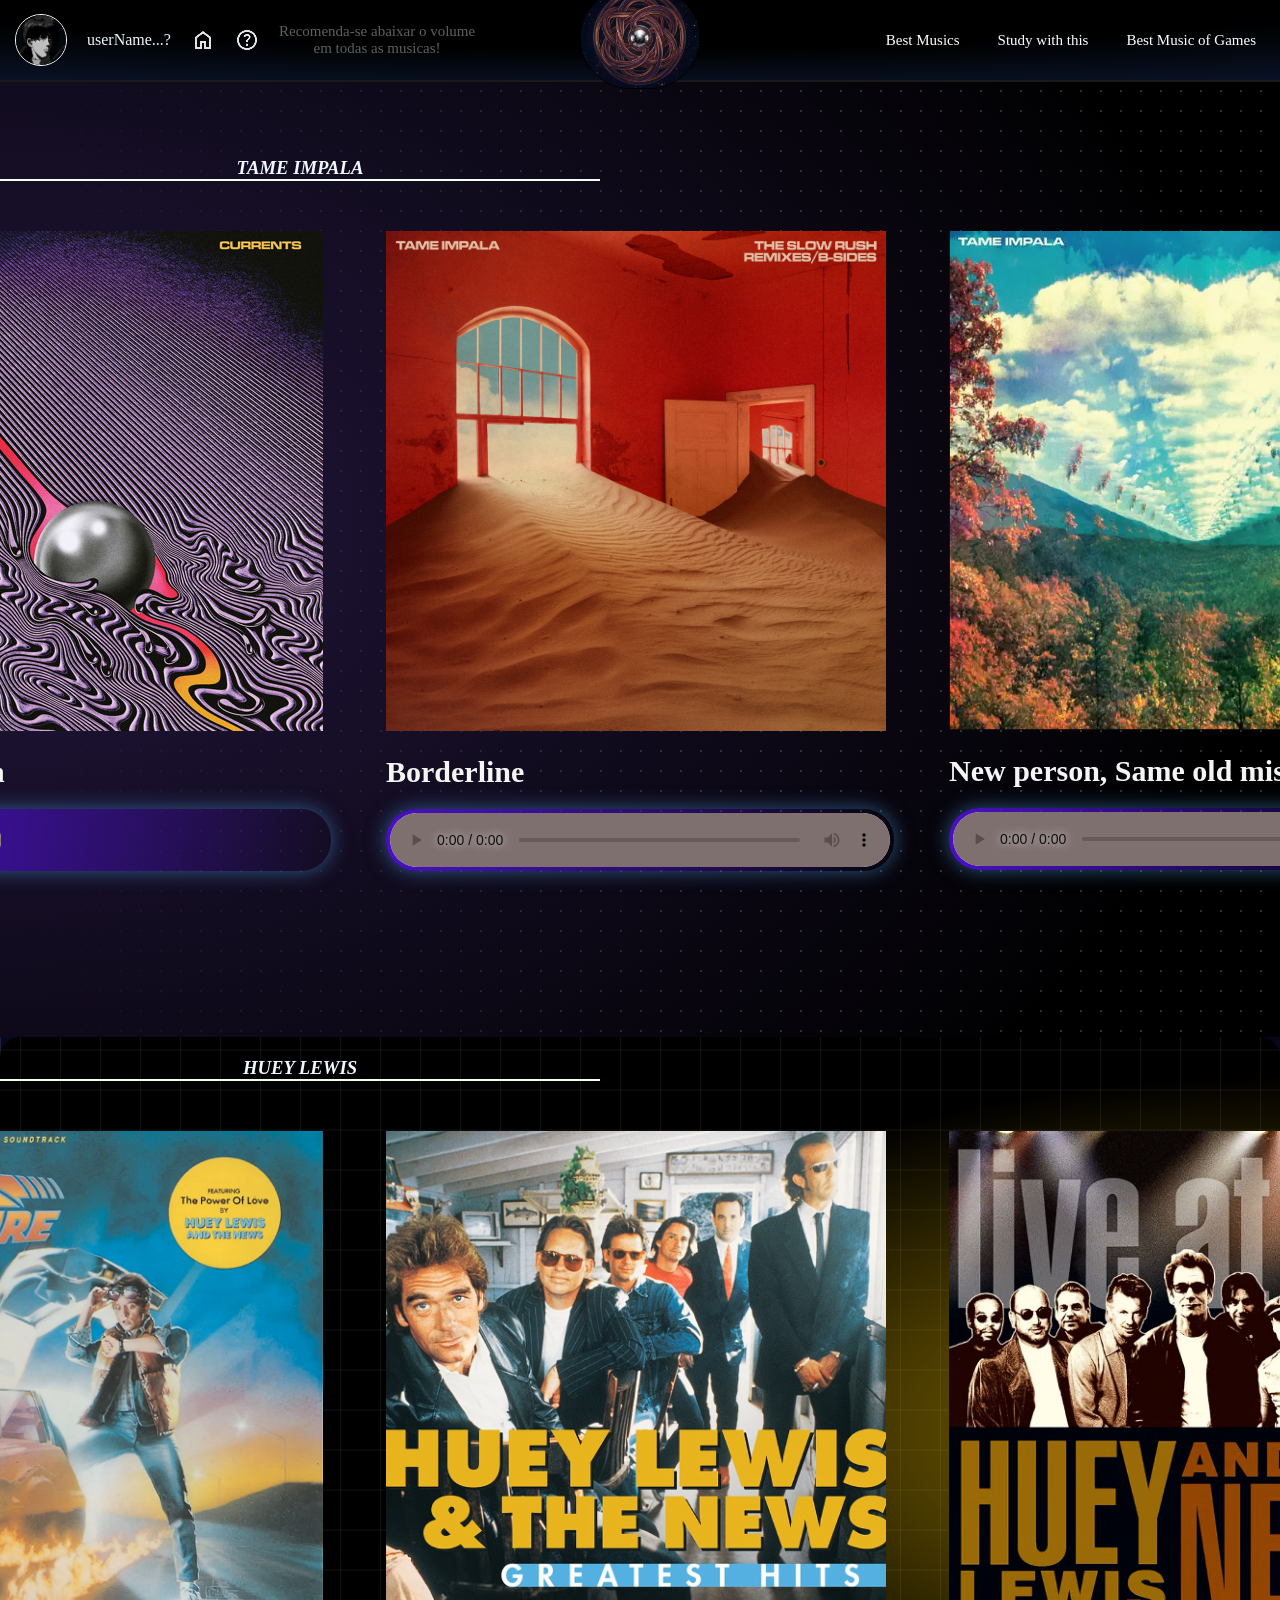
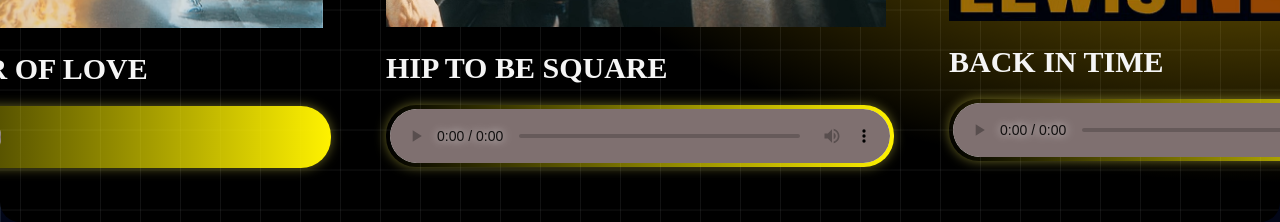
==== index.html @ f52ea3ea "Adicionando o index.html" ====
<!DOCTYPE html>
<html lang="pt-br">
<head>
  <meta charset="UTF-8">
  <meta name="viewport" content="width=device-width, initial-scale=1.0">
  <link rel="stylesheet" href="/home.css">
  <script defer src="/script/script.js"></script>
  <title>MyFavoriteMusics</title>
</head>
<body>

  <nav class="threeLinks">
  
    <ul class="undListFigs">
      <li id="listLeft"><a href="" id="linksImage" target="_blank"><img src="/assets/Captura de tela 2026-05-09 170107.png" alt="" id="userImg"></a></li>
      <p style="cursor: default;">userName...?</p>
      <li id="listLeft"><a href="/home.html" id="linkToHome"><img src="/assets/Icons/homeIcon.png" alt=""></a></li>
      <li id="listLeft"><a href="/formDadosPessoais.html" id="linkToHome"><img src="/assets/Icons/aboutIcon.png" alt=""></a></li>
      <span id="Recommendation">Recomenda-se abaixar o volume<br>em todas as musicas!</span>
    </ul>

    <div class="logo">
     <a href="https://www.youtube.com/watch?v=kqKDnZtOFYk" target="_blank" id="linkSite"><img src="/assets/Logo.png" alt="" id="siteLogo"></a>
    </div>

    <ul class="undList">
      <li id=""><a href="" id="" class="LinksTitle">Best Musics</a></li> 
      <li id=""><a href=""  id="" class="LinksTitle">Study with this</a></li>
      <li id=""><a href="/games.html"  id="" class="LinksTitle">Best Music of Games</a></li>
    </ul>
   
  </nav>

  <div id="backgroundMain">
    <main>
      <article class="articleOne">

        <div id="backgroundHeader" >

          <section class="">
          
            <h1 id="mainSingerName">TAME IMPALA</h1>
          

              <div class="TameImpalaSection">

                <div class="letithappen">
                  
                  <img src="/assets/LetItHappen.jpg" alt="" id="theSlowRushAlbum">
                  <h1 id="musicTitle">Let It Happen</h1>
                  <audio src="/assets/Music/LetItHappen.mp3" controls id="NewPersonAudio"></audio>
                  
                  
                </div>
                
                <div>

                  <img src="/assets/slowRush.jpg" alt="" id="theSlowRushAlbum">
                  <h1 id="musicTitle">Borderline</h1>
                  <audio src="/assets/Music/Borderline.mp3" controls id="NewPersonAudio"></audio>

                </div>

                <div>

                  <img src="/assets/InnerSpeaker_log.png" alt="" id="theSlowRushAlbum">
                  <h1 id="musicTitle">New person, Same old mistakes</h1>
                  <audio src="/assets/Music/NewPerson_SameOldMistakes.mp3" controls id="NewPersonAudio"></audio>

                </div>

              </div>
            </section>
            </div>      

       
          
          <div class="backgroundMain">
            <section id="sectionTwo">
              <h1 id="mainSingerName"> HUEY LEWIS</h1>
  
              <div class="HueyLewisSection">

                <div class="letithappen">
                  
                  <img src="/assets/PowerOfLoveLogo.png" alt="" id="theSlowRushAlbum">
                  <h1 id="musicTitle">THE POWER OF LOVE</h1>
                  <audio src="/assets/Music/ThePowerOfLove.mp3" controls id="HUEYLEWISAudio"></audio>
                  
                  
                </div>
                
                <div>

                  <img src="/assets/HipToBeSquareLogo.png" alt="" id="theSlowRushAlbum">
                  <h1 id="musicTitle">HIP TO BE SQUARE</h1>
                  <audio src="/assets/Music/HipToBeSquare.mp3" controls id="HUEYLEWISAudio"></audio>

                </div>

                <div>

                  <img src="/assets/BackInTimeLogo.png" alt="" id="theSlowRushAlbum">
                  <h1 id="musicTitle">BACK IN TIME</h1>
                  <audio src="/assets/Music/BackInTime.mp3" controls id="HUEYLEWISAudio"></audio>

                </div>
          </section>
        
        <section id="sectionThree">

        </section>
        
      </article>
    </main>
  </div>

  <footer>
    
  </footer>
  
</body>
</html>
---- home.css ----
* {
  font-family: fantasy;
  margin: 0;
  padding: 0;

  box-sizing: 0;
}

body {
  background-color: #020617; /*Background de https://patterncraft.fun/*/
  background-image:
    linear-gradient(to right, rgba(71,85,105,0.3) 1px, transparent 1px),
    linear-gradient(to bottom, rgba(71,85,105,0.3) 1px, transparent 1px),
    radial-gradient(circle at center, rgba(139,92,246,0.15), transparent 70%);
  background-size:
    32px 32px,
    32px 32px,
    100% 100%;
  min-height: 100vh;
  padding-top: 10px;
}

nav {
  display: flex;
  position: fixed;
  top: 0;
  left: 0;
  right: 0;
  z-index: 100;
  justify-content: space-between;
  align-items: center;
  padding: 15px 15px;
  max-height: 50px;
  max-width: 100%;
  gap: 1rem;
  
  background:
    radial-gradient(
      125% 125% at 50% 10%,
      #000000 40%,
      #0d1a36 100%
    );
  backdrop-filter: blur(12px);
  border-bottom: 2px solid rgba(255,255,255,0.1);
  
}


.logo {
  position: absolute;
  left: 50%;
  transform: translateX(-50%);
  text-align: center;
}

.logo img{
  transition: 0.3s ease;
}

.logo img:hover{
  transform: scale(1.2);
}

#siteLogo {
  margin: 0 auto;
  text-align: center;
  justify-content: center;
  width: 30%;
  height: 40%;
  border: 1px solid black;
  border-radius: 3000px;
}

#list {
  list-style: none;
  padding: 0;
  margin: 0;
 
}

#linksImage img{
  transition: transform 0.3s ease;
}

#linksImage img:hover{
  transform: scale(1.2);
}

#linkToHome {
  color: rgb(255, 255, 255);
  text-decoration: none;
  transition: all 0.3s ease;
  display: flex;
}

#linkToHome:hover {
  transform: scale(1.1); 
  background-color: rgba(255, 255, 255, 0.1);
  color: #ccc;
}


#linksImage {
  display: flex;
  max-width: fIt-content;
}

#userImg {
  width: 50px;
  height: 50px;
  border-radius: 50%;
  border: 1px solid white;
}


.undListFigs{
  display: flex;
  align-items: center;
  gap: 20px;
  list-style: none;
  color: aliceblue;
}

.undList{
  display: flex;
  align-items: center;
  gap: 20px;
  list-style: none;

}

.LinksTitle {
  color: rgb(255, 255, 255);
  text-decoration: none;
  font-size: 15px;
  padding: 9px;
  border-left: px solid white;
  border-right: px solid white;
  text-decoration: none;
  transition: all 0.3s ease;
  display: flex;
}

.LinksTitle:hover {
  transform: scale(1.1); 
  background-color: rgba(255, 255, 255, 0.1);
  color: #ccc;
}


#title {
  text-align: center;
  color: white;
  border-bottom: 1px solid white;
}

.threeLinks {
  column-gap: 300px;
}

#backgroundHeader {
  padding-top: 127px;
    position: relative;
    width: 100%;
    min-height: 100vh;

    background:
        radial-gradient(
            ellipse 80% 69% at 0% 50%,
            rgba(139, 92, 246, 0.25),
            transparent 125%
        ),
        #000000;
}

#backgroundHeader::before{
    content: "";

    position: absolute;
    inset: 0;

    pointer-events: none;

    background-image:
        radial-gradient(
            circle at 1px 1px,
            rgba(255, 255, 255, 0.18) 1px,
            transparent 0
        );
    background-size: 20px 20px;

    -webkit-mask-image: linear-gradient(
        to left,
        #000 0%,
        #000 35%,
        transparent 100%
    );

    mask-image: linear-gradient(
        to left,
        #000 0%,
        #000 35%,
        transparent 100%
    );
}



.backgroundMain{
  
  position: relative;

  background-color: #000;

  background-image:

    radial-gradient(
      ellipse 80% 60% at 100% 50%,
      rgba(255, 204, 0, 0.581),
      transparent 75%
    ),

    linear-gradient(
      to right,
      rgba(229,231,235,0.08) 1px,
      transparent 1px
    ),

    linear-gradient(
      to bottom,
      rgba(229,231,235,0.08) 1px,
      transparent 1px
    );

  background-size:
    100% 100%,
    40px 40px,
    40px 40px;

  background-position:
    center,
    center,
    center;
  border-radius: 20px;

  
}

.TameImpalaSection {
  display: flex;
  flex: 3;
  position: relative;
  z-index: 1;
  
  gap: 55px;
  margin: 0 auto;

  padding: 50px;
  justify-content: center;
  box-sizing: border-box;
}

.HueyLewisSection {

  display: flex;
  flex: 3;
  position: relative;
  z-index: 1;
  
  gap: 55px;
  margin: 0 auto;

  padding: 50px;
  justify-content: center;
  box-sizing: border-box;
}


#theSlowRushAlbum {
  max-width: 500px;
}





/*Titulos das musicas de: home.html*/

#mainSingerName {
  padding-top: 20px;
  font-style: italic;
  color: aliceblue;
  text-align: center;
  border-bottom: 2px solid honeydew;
  max-width: 600px;
  
}

#musicTitle {
  color: whitesmoke;
  font-size: 30px;
  font-family: fantasy;
  padding-top: 20px;
  padding-bottom: 20px;
}

#Recommendation {
  color: #605f5f;
  text-align: center;
  font-family: fantasy;
  font-size: 15px;
  cursor: default;
}
/*Fim dos Titulos*/


/* Audios de: home.css*/
audio::-webkit-media-controls-panel{
background-color: rgb(127, 112, 112);
border-radius: 0px;
}

#NewPersonAudio {
  border-radius: 30px;
  width: 500px;
  padding: 4px;
  background:
  linear-gradient(
    to right,
    rgb(73, 16, 195),
    transparent
    );
  box-shadow: 0 0 20px rgba(77, 166, 238, 0.5);
}

#HUEYLEWISAudio {
  border-radius: 30px;
  width: 500px;
  padding: 4px;
  background:
    linear-gradient(
      to left,
      rgb(255, 242, 0),
      transparent
    );
  box-shadow: 0 0 12px rgba(252, 244, 86, 0.405);
}
/*Fim dos audios*/
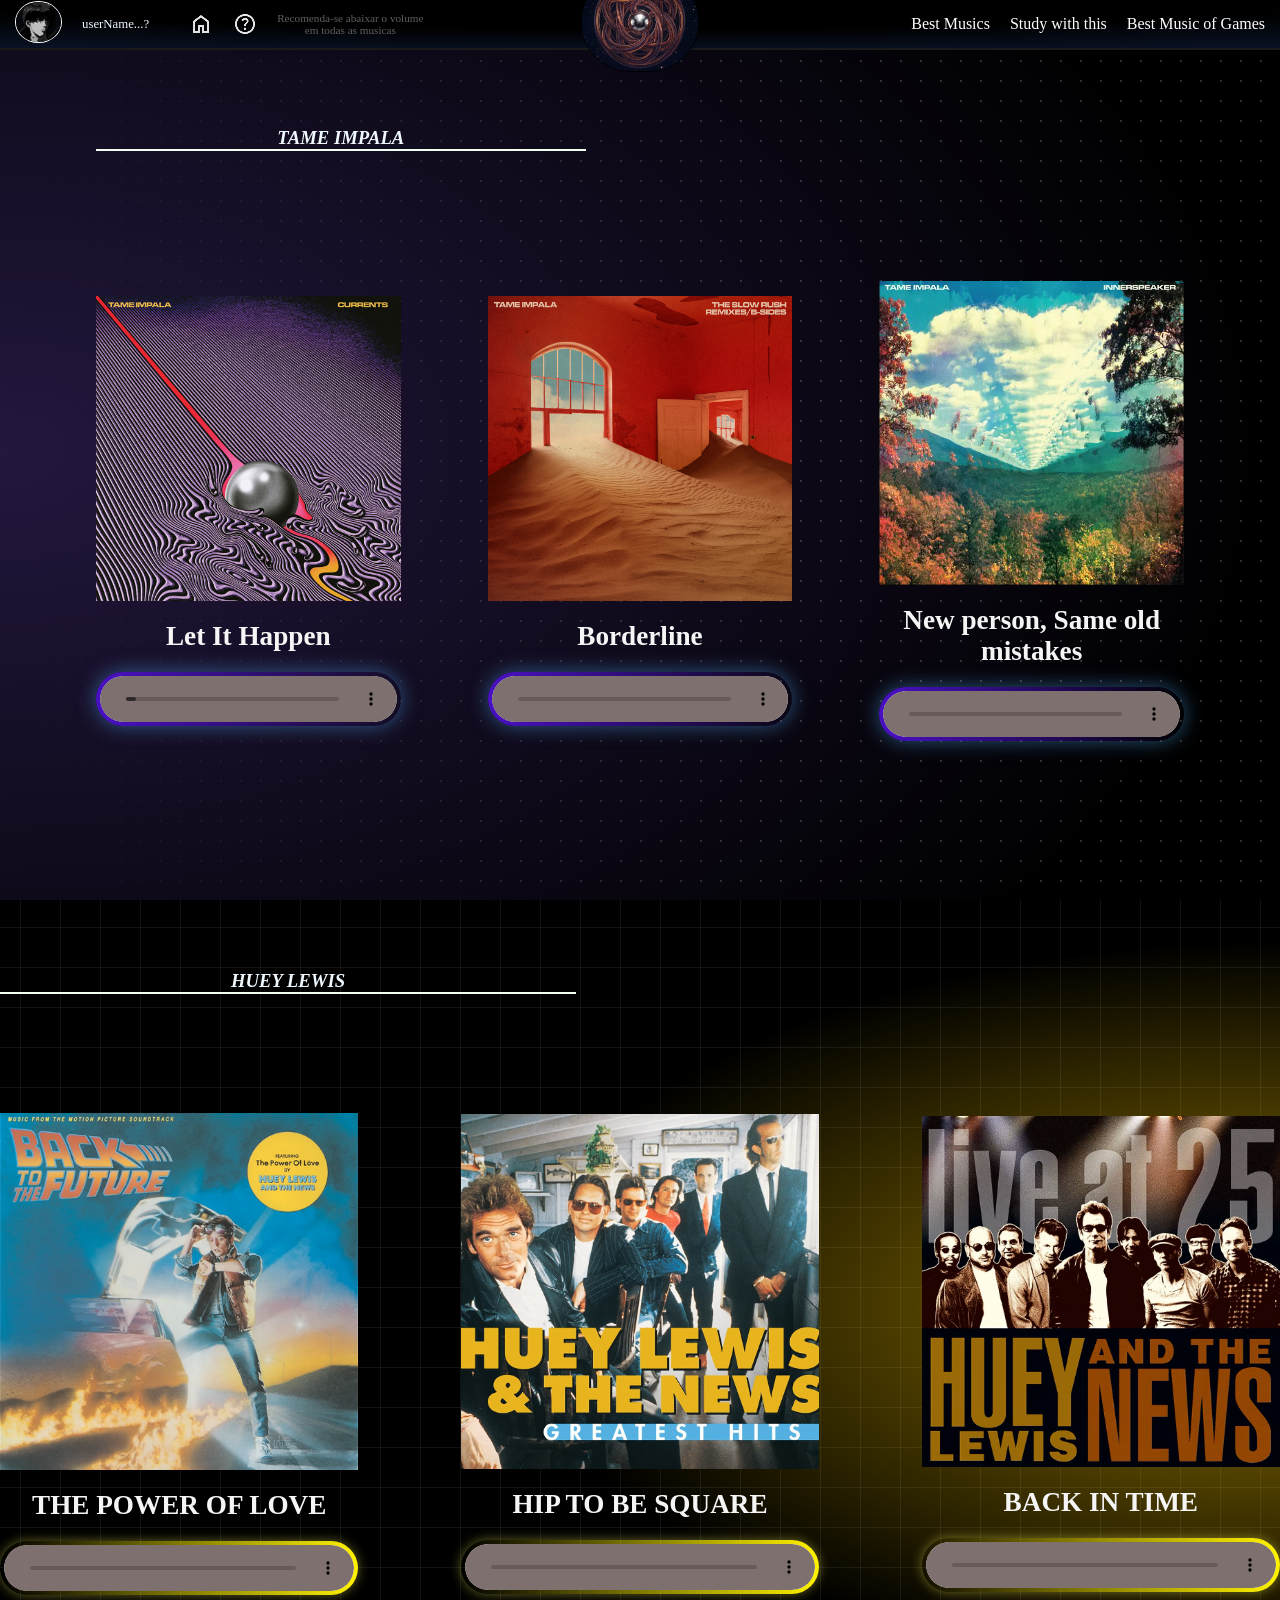
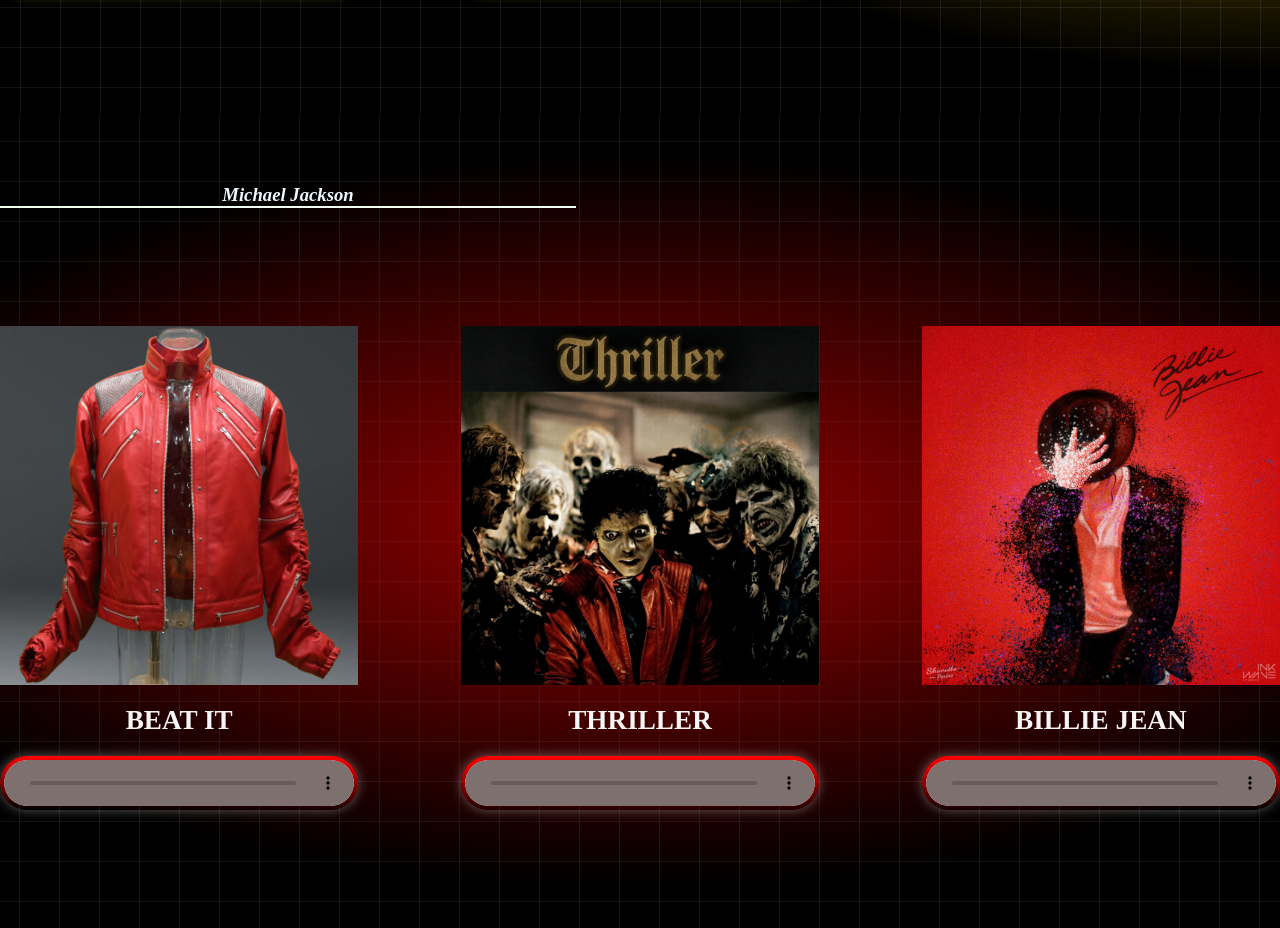
==== commit b74804f4: "Atualizações e correções de responsividade" ====
--- a/index.html
+++ b/index.html
@@ -3,8 +3,8 @@
 <head>
   <meta charset="UTF-8">
   <meta name="viewport" content="width=device-width, initial-scale=1.0">
-  <link rel="stylesheet" href="/home.css">
-  <script defer src="/script/script.js"></script>
+  <link rel="stylesheet" href="home.css">
+  <script defer src="script/script.js"></script>
   <title>MyFavoriteMusics</title>
 </head>
 <body>
@@ -12,21 +12,21 @@
   <nav class="threeLinks">
   
     <ul class="undListFigs">
-      <li id="listLeft"><a href="" id="linksImage" target="_blank"><img src="/assets/Captura de tela 2026-05-09 170107.png" alt="" id="userImg"></a></li>
-      <p style="cursor: default;">userName...?</p>
-      <li id="listLeft"><a href="/home.html" id="linkToHome"><img src="/assets/Icons/homeIcon.png" alt=""></a></li>
-      <li id="listLeft"><a href="/formDadosPessoais.html" id="linkToHome"><img src="/assets/Icons/aboutIcon.png" alt=""></a></li>
-      <span id="Recommendation">Recomenda-se abaixar o volume<br>em todas as musicas!</span>
+      <li id="listLeft"><a href="" id="linksImage" target="_blank"><img src="assets/Captura de tela 2026-05-09 170107.png" alt="" id="userImg"></a></li>
+      <li style="cursor: default; font-size: 0.8rem;">userName...?<li>
+      <li id="listLeft"><a href="index.html" id="linkToHome"><img src="assets/Icons/homeIcon.png" alt=""></a></li>
+      <li id="listLeft"><a href="" id="linkToHome"><img src="assets/Icons/aboutIcon.png" alt=""></a></li>
+      <span id="Recommendation">Recomenda-se abaixar o volume<br>em todas as musicas</span>
     </ul>
 
     <div class="logo">
-     <a href="https://www.youtube.com/watch?v=kqKDnZtOFYk" target="_blank" id="linkSite"><img src="/assets/Logo.png" alt="" id="siteLogo"></a>
+     <a href="https://www.youtube.com/watch?v=QTq5gSZ1jl8" target="_blank" id="linkSite"><img src="assets/Logo.png" alt="" id="siteLogo"></a>
     </div>
 
     <ul class="undList">
       <li id=""><a href="" id="" class="LinksTitle">Best Musics</a></li> 
       <li id=""><a href=""  id="" class="LinksTitle">Study with this</a></li>
-      <li id=""><a href="/games.html"  id="" class="LinksTitle">Best Music of Games</a></li>
+      <li id=""><a href="games.html"  id="" class="LinksTitle">Best Music of Games</a></li>
     </ul>
    
   </nav>
@@ -34,10 +34,8 @@
   <div id="backgroundMain">
     <main>
       <article class="articleOne">
-
         <div id="backgroundHeader" >
-
-          <section class="">
+          <section class="containerTameImpala">
           
             <h1 id="mainSingerName">TAME IMPALA</h1>
           
@@ -46,70 +44,102 @@
 
                 <div class="letithappen">
                   
-                  <img src="/assets/LetItHappen.jpg" alt="" id="theSlowRushAlbum">
+                  <img src="assets/LetItHappen.jpg" alt="" id="theSlowRushAlbum">
                   <h1 id="musicTitle">Let It Happen</h1>
-                  <audio src="/assets/Music/LetItHappen.mp3" controls id="NewPersonAudio"></audio>
+                  <audio src="assets/Music/LetItHappen.mp3" controls id="NewPersonAudio"></audio>
                   
                   
                 </div>
                 
-                <div>
+                <div class="letithappen">
 
-                  <img src="/assets/slowRush.jpg" alt="" id="theSlowRushAlbum">
+                  <img src="assets/slowRush.jpg" alt="" id="theSlowRushAlbum">
                   <h1 id="musicTitle">Borderline</h1>
-                  <audio src="/assets/Music/Borderline.mp3" controls id="NewPersonAudio"></audio>
+                  <audio src="assets/Music/Borderline.mp3" controls id="NewPersonAudio"></audio>
 
                 </div>
 
-                <div>
+                <div class="letithappen"> 
 
-                  <img src="/assets/InnerSpeaker_log.png" alt="" id="theSlowRushAlbum">
+                  <img src="assets/InnerSpeaker_log.png" alt="" id="theSlowRushAlbum">
                   <h1 id="musicTitle">New person, Same old mistakes</h1>
-                  <audio src="/assets/Music/NewPerson_SameOldMistakes.mp3" controls id="NewPersonAudio"></audio>
+                  <audio src="assets/Music/NewPerson_SameOldMistakes.mp3" controls id="NewPersonAudio"></audio>
 
                 </div>
-
               </div>
             </section>
             </div>      
 
        
           
-          <div class="backgroundMain">
+          <div class="backgroundTwo">
             <section id="sectionTwo">
-              <h1 id="mainSingerName"> HUEY LEWIS</h1>
+              <h1 id="mainSingerName" style="padding-top: 70px;"> HUEY LEWIS</h1>
   
               <div class="HueyLewisSection">
 
                 <div class="letithappen">
                   
-                  <img src="/assets/PowerOfLoveLogo.png" alt="" id="theSlowRushAlbum">
+                  <img src="assets/PowerOfLoveLogo.png" alt="" id="theSlowRushAlbum">
                   <h1 id="musicTitle">THE POWER OF LOVE</h1>
-                  <audio src="/assets/Music/ThePowerOfLove.mp3" controls id="HUEYLEWISAudio"></audio>
+                  <audio src="assets/Music/ThePowerOfLove.mp3" controls id="HUEYLEWISAudio"></audio>
                   
                   
                 </div>
                 
-                <div>
+                <div class="letithappen">
 
-                  <img src="/assets/HipToBeSquareLogo.png" alt="" id="theSlowRushAlbum">
+                  <img src="assets/HipToBeSquareLogo.png" alt="" id="theSlowRushAlbum">
                   <h1 id="musicTitle">HIP TO BE SQUARE</h1>
-                  <audio src="/assets/Music/HipToBeSquare.mp3" controls id="HUEYLEWISAudio"></audio>
+                  <audio src="assets/Music/HipToBeSquare.mp3" controls id="HUEYLEWISAudio"></audio>
 
                 </div>
 
-                <div>
+                <div class="letithappen">
 
-                  <img src="/assets/BackInTimeLogo.png" alt="" id="theSlowRushAlbum">
+                  <img src="assets/BackInTimeLogo.png" alt="" id="theSlowRushAlbum">
                   <h1 id="musicTitle">BACK IN TIME</h1>
-                  <audio src="/assets/Music/BackInTime.mp3" controls id="HUEYLEWISAudio"></audio>
+                  <audio src="assets/Music/BackInTime.mp3" controls id="HUEYLEWISAudio"></audio>
 
                 </div>
           </section>
+        </div>
         
-        <section id="sectionThree">
+        <div class="backgroundThree">
+          
+          <section id="sectionThree">
+                          <h1 id="mainSingerName" style="padding-top: 70px;"> Michael Jackson</h1>
+          
+                <div class="HueyLewisSection">
 
-        </section>
+                  <div class="letithappen">
+
+                    <img src="assets/Beat it img.jfif" alt="" id="theSlowRushAlbum">
+                    <h1 id="musicTitle">BEAT IT</h1>
+                    <audio src="assets/Music/ThePowerOfLove.mp3" controls id="MichaelAudio"></audio>
+
+
+                  </div>
+
+                  <div class="letithappen">
+
+                    <img src="assets/MJThriller.png" alt="" id="theSlowRushAlbum">
+                    <h1 id="musicTitle">THRILLER</h1>
+                    <audio src="assets/Music/HipToBeSquare.mp3" controls id="MichaelAudio"></audio>
+
+                  </div>
+
+                  <div class="letithappen">
+
+                    <img src="assets/MJBillieJean.png" alt="" id="theSlowRushAlbum" style="width: 100%; height: rem;">
+                    <h1 id="musicTitle">BILLIE JEAN</h1>
+                    <audio src="assets/Music/BackInTime.mp3" controls id="MichaelAudio"></audio>
+
+                  </div>
+          </section>
+        </div>
+
+        
         
       </article>
     </main>
--- a/home.css
+++ b/home.css
@@ -3,11 +3,13 @@
   margin: 0;
   padding: 0;
 
-  box-sizing: 0;
+  box-sizing: border-box;
 }
 
 body {
-  background-color: #020617; /*Background de https://patterncraft.fun/*/
+/* 
+  width: 100%;
+  background-color: #020617; Background de https://patterncraft.fun/
   background-image:
     linear-gradient(to right, rgba(71,85,105,0.3) 1px, transparent 1px),
     linear-gradient(to bottom, rgba(71,85,105,0.3) 1px, transparent 1px),
@@ -17,7 +19,7 @@
     32px 32px,
     100% 100%;
   min-height: 100vh;
-  padding-top: 10px;
+  padding-top: 10px; */
 }
 
 nav {
@@ -45,6 +47,21 @@
   
 }
 
+@media (max-width: 400px){
+  .undListFigs{
+    display: flex;
+    gap: 50%;
+  }
+
+  #linksImage {
+    
+  }
+  span {
+    display: none;
+  }
+
+}
+
 
 .logo {
   position: absolute;
@@ -68,7 +85,7 @@
   width: 30%;
   height: 40%;
   border: 1px solid black;
-  border-radius: 3000px;
+  border-radius: 8000px;
 }
 
 #list {
@@ -88,6 +105,7 @@
 
 #linkToHome {
   color: rgb(255, 255, 255);
+
   text-decoration: none;
   transition: all 0.3s ease;
   display: flex;
@@ -100,14 +118,9 @@
 }
 
 
-#linksImage {
-  display: flex;
-  max-width: fIt-content;
-}
-
 #userImg {
-  width: 50px;
-  height: 50px;
+  width: 47px;
+  height: 42px;
   border-radius: 50%;
   border: 1px solid white;
 }
@@ -131,14 +144,11 @@
 
 .LinksTitle {
   color: rgb(255, 255, 255);
+  display: flex;
   text-decoration: none;
-  font-size: 15px;
-  padding: 9px;
-  border-left: px solid white;
-  border-right: px solid white;
+  font-size: 1rem;
   text-decoration: none;
   transition: all 0.3s ease;
-  display: flex;
 }
 
 .LinksTitle:hover {
@@ -154,14 +164,15 @@
   border-bottom: 1px solid white;
 }
 
-.threeLinks {
+/* .threeLinks {
   column-gap: 300px;
-}
+} */
 
 #backgroundHeader {
-  padding-top: 127px;
+    padding-top: 127px;
     position: relative;
     width: 100%;
+    max-width: 100vw;
     min-height: 100vh;
 
     background:
@@ -206,7 +217,7 @@
 
 
 
-.backgroundMain{
+.backgroundTwo{
   
   position: relative;
 
@@ -241,44 +252,98 @@
     center,
     center,
     center;
-  border-radius: 20px;
-
-  
+}
+
+@media (max-width: 785px) {
+  span{
+    display: none;
+  }
+
+  .letithappen {
+    padding: 20px;
+  }
+
+  .TameImpalaSection{
+    flex-direction: column !important;
+    
+  }
+
+  .HueyLewisSection {
+    flex-direction: column !important;
+  }
+
+  .LinksTitle {
+    font-size: 0.45rem;
+  }
+}  
+
+.containerTameImpala {
+  margin: 0 auto;
+  width: 100%;
+  max-width: 85%;
+  min-height: 80vh;
+}
+
+.containerTameImpala h1{
+  text-align: center;
+}
+
+.sectionTwo {
+  margin: 0 auto;
+  width: 100%;
+  max-width: 1200px;
 }
 
 .TameImpalaSection {
   display: flex;
+  box-sizing: border-box;
+  width: 100%;
+  max-width: 2200px;
+  min-height: 80vh;
   flex: 3;
   position: relative;
   z-index: 1;
   
-  gap: 55px;
+  gap: 8%;
   margin: 0 auto;
-
-  padding: 50px;
+  
+  align-items: center;
   justify-content: center;
+}
+
+.HueyLewisSection {
+  display: flex;
   box-sizing: border-box;
-}
-
-.HueyLewisSection {
-
-  display: flex;
+  width: 100%;
+  max-width: 1700px;
+  min-height: 80vh;
   flex: 3;
   position: relative;
   z-index: 1;
   
-  gap: 55px;
+  gap: 8%;
   margin: 0 auto;
-
-  padding: 50px;
+  
+  align-items: center;
   justify-content: center;
-  box-sizing: border-box;
 }
 
 
 #theSlowRushAlbum {
-  max-width: 500px;
-}
+  position: relative;
+  max-width: 550px;
+  width: 100%;
+}
+
+.letithappen {
+  display: flex;
+  flex-direction: column;
+  justify-content: center;
+  align-items: center;
+  width: 100%;
+  max-width: 600px;
+}
+
 
 
 
@@ -287,18 +352,16 @@
 /*Titulos das musicas de: home.html*/
 
 #mainSingerName {
-  padding-top: 20px;
   font-style: italic;
   color: aliceblue;
   text-align: center;
   border-bottom: 2px solid honeydew;
-  max-width: 600px;
-  
+  max-width: 45%;
 }
 
 #musicTitle {
   color: whitesmoke;
-  font-size: 30px;
+  font-size: 1.7rem;
   font-family: fantasy;
   padding-top: 20px;
   padding-bottom: 20px;
@@ -307,9 +370,10 @@
 #Recommendation {
   color: #605f5f;
   text-align: center;
-  font-family: fantasy;
-  font-size: 15px;
+  font-family: 'Times New Roman', Times, serif;
+  font-size: 0.7rem;
   cursor: default;
+  overflow: hidden;
 }
 /*Fim dos Titulos*/
 
@@ -322,7 +386,8 @@
 
 #NewPersonAudio {
   border-radius: 30px;
-  width: 500px;
+  width: 100%;
+  max-width: 500px;
   padding: 4px;
   background:
   linear-gradient(
@@ -335,7 +400,8 @@
 
 #HUEYLEWISAudio {
   border-radius: 30px;
-  width: 500px;
+  width: 100%;
+  max-width: 500px;
   padding: 4px;
   background:
     linear-gradient(
@@ -345,5 +411,56 @@
     );
   box-shadow: 0 0 12px rgba(252, 244, 86, 0.405);
 }
+
+#MichaelAudio {
+  border-radius: 30px;
+  width: 100%;
+  max-width: 500px;
+  padding: 4px;
+  background:
+    linear-gradient(
+      to bottom,
+      rgb(255, 0, 0),
+      transparent
+    );
+  box-shadow: 0 0 12px rgba(224, 221, 220, 0.405);
+}
 /*Fim dos audios*/
 
+
+.backgroundThree{
+  
+  position: relative;
+
+  background-color: #000;
+
+  background-image:
+
+    radial-gradient(
+      ellipse 90% 60% at 50% 50%,
+      rgba(255, 0, 0, 0.581),
+      transparent 75%
+    ),
+
+    linear-gradient(
+      to left,
+      rgba(229,231,235,0.08) 1px,
+      transparent 1px
+    ),
+
+    linear-gradient(
+      to bottom,
+      rgba(229,231,235,0.08) 1px,
+      transparent 1px
+    );
+
+  background-size:
+    100% 100%,
+    40px 40px,
+    40px 40px;
+
+  background-position:
+    center,
+    center,
+    center;
+}
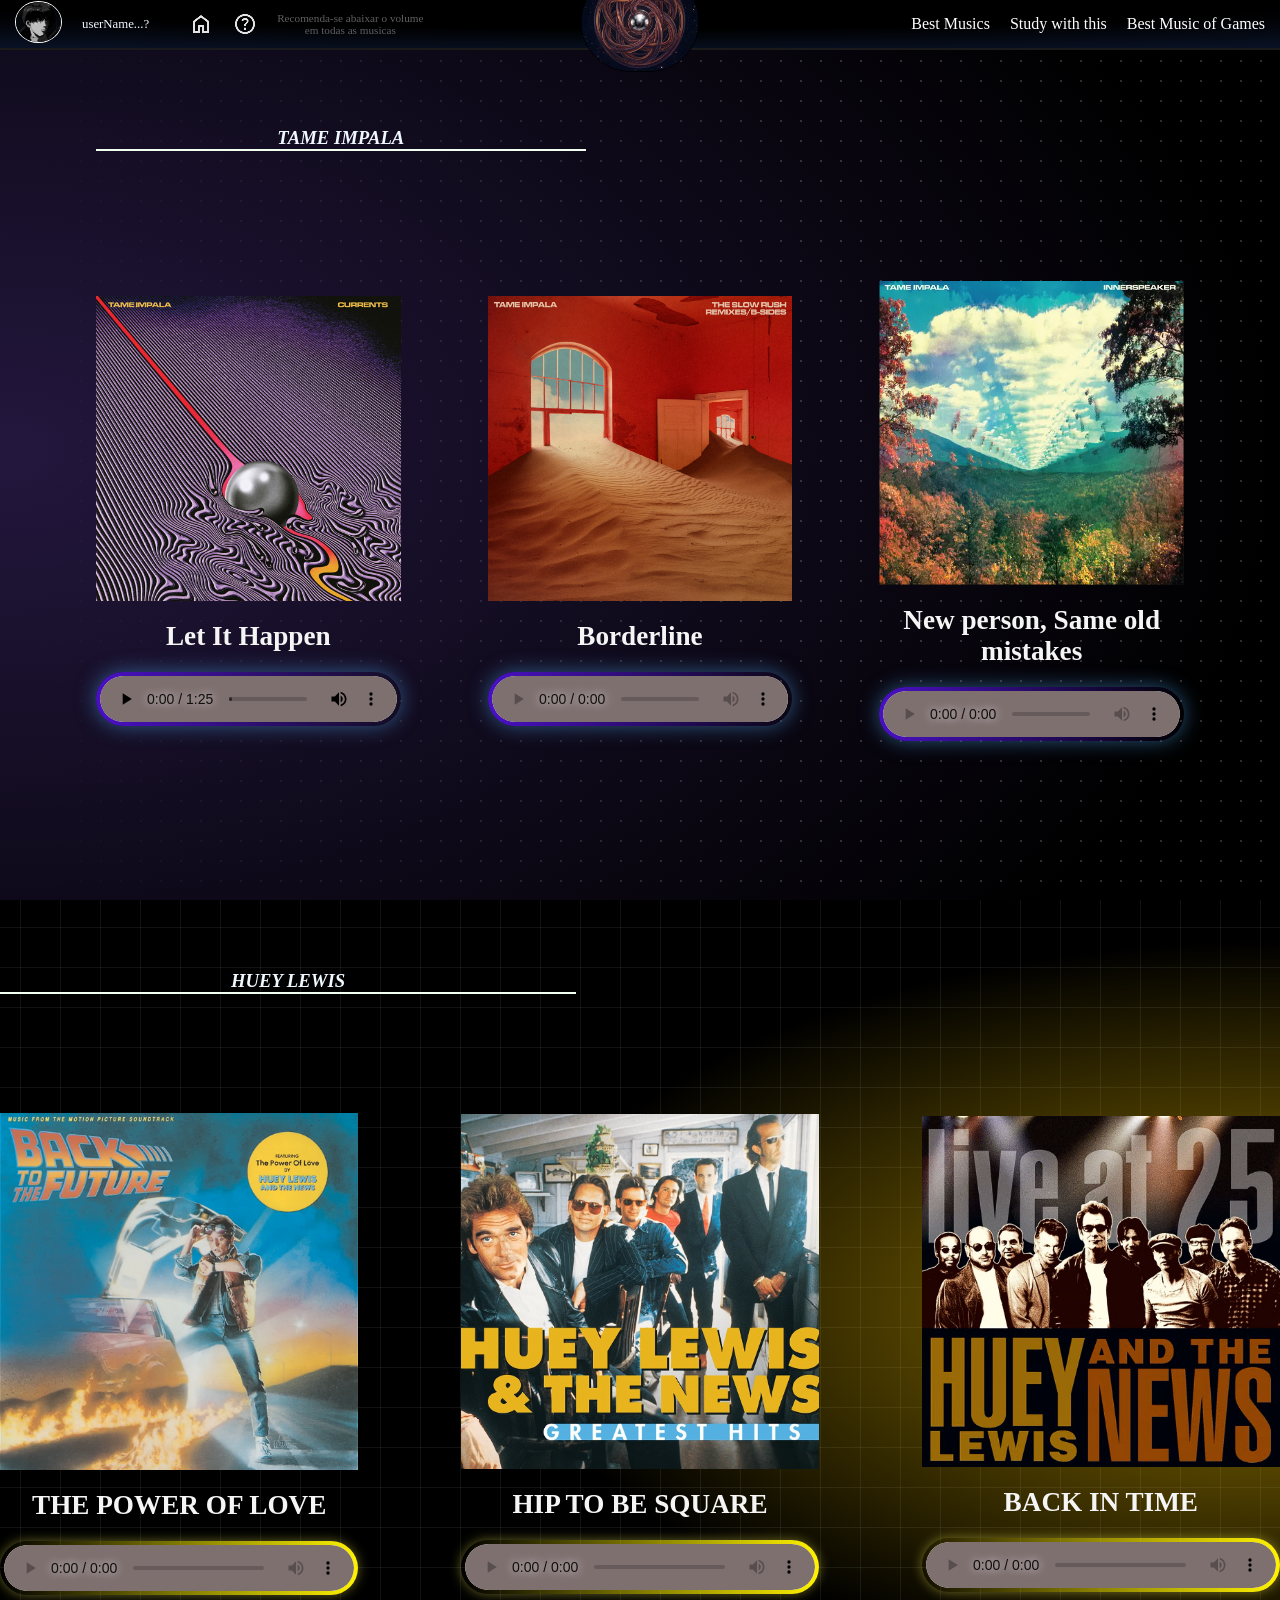
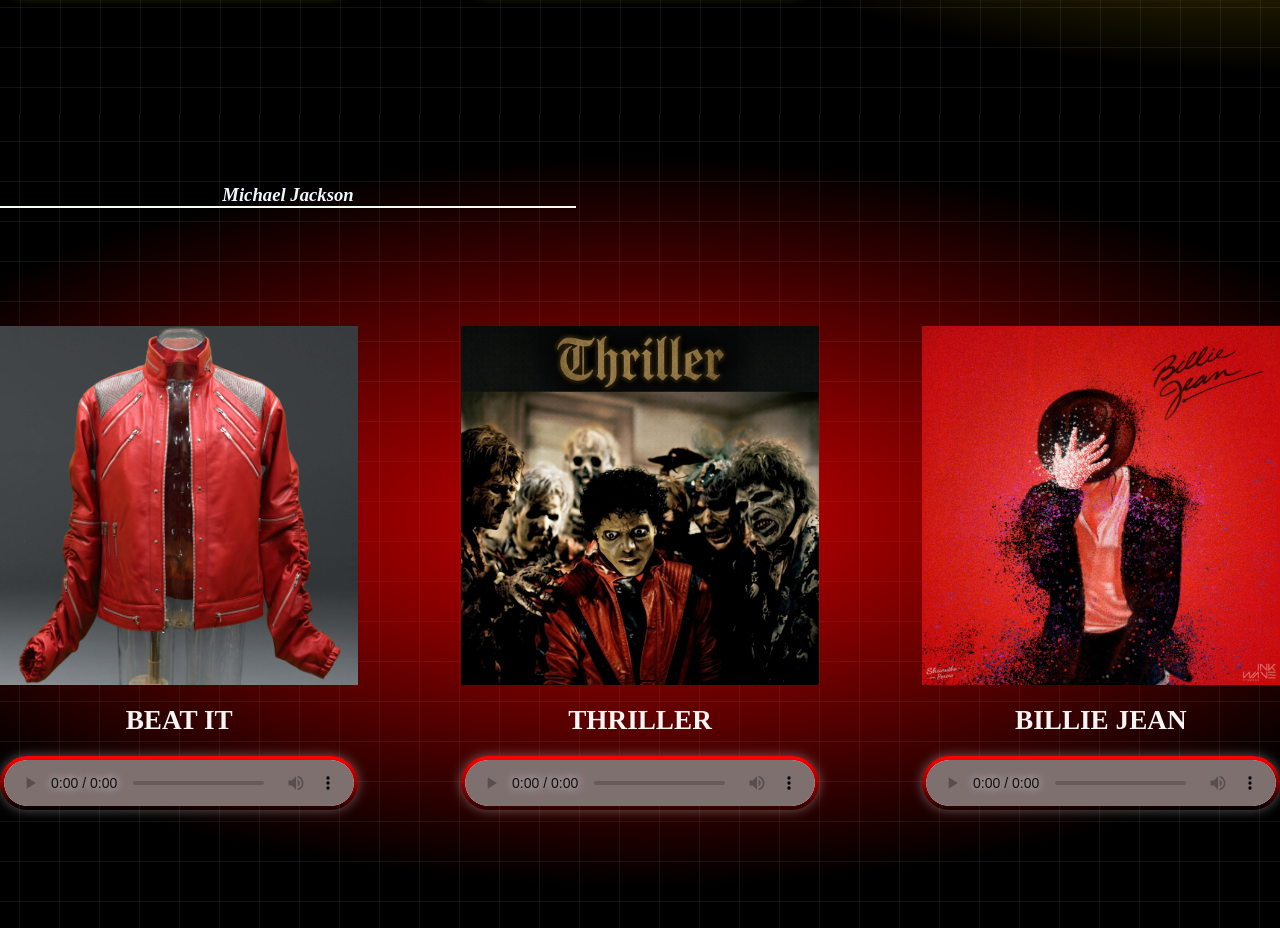
==== commit c782aa0f: "Atualizações de musicas" ====
--- a/index.html
+++ b/index.html
@@ -102,6 +102,7 @@
                   <audio src="assets/Music/BackInTime.mp3" controls id="HUEYLEWISAudio"></audio>
 
                 </div>
+              </div>
           </section>
         </div>
         
@@ -116,7 +117,7 @@
 
                     <img src="assets/Beat it img.jfif" alt="" id="theSlowRushAlbum">
                     <h1 id="musicTitle">BEAT IT</h1>
-                    <audio src="assets/Music/ThePowerOfLove.mp3" controls id="MichaelAudio"></audio>
+                    <audio src="assets/Music/BeatItMichaelJackson.mp3" controls id="MichaelAudio"></audio>
 
 
                   </div>
@@ -125,7 +126,7 @@
 
                     <img src="assets/MJThriller.png" alt="" id="theSlowRushAlbum">
                     <h1 id="musicTitle">THRILLER</h1>
-                    <audio src="assets/Music/HipToBeSquare.mp3" controls id="MichaelAudio"></audio>
+                    <audio src="assets/Music/ThrillerMJ.mp3" controls id="MichaelAudio"></audio>
 
                   </div>
 
@@ -133,9 +134,10 @@
 
                     <img src="assets/MJBillieJean.png" alt="" id="theSlowRushAlbum" style="width: 100%; height: rem;">
                     <h1 id="musicTitle">BILLIE JEAN</h1>
-                    <audio src="assets/Music/BackInTime.mp3" controls id="MichaelAudio"></audio>
+                    <audio src="assets/Music/BillieJeanMJ.mp3" controls id="MichaelAudio"></audio>
 
                   </div>
+                </div>
           </section>
         </div>
 
--- a/home.css
+++ b/home.css
@@ -438,7 +438,7 @@
 
     radial-gradient(
       ellipse 90% 60% at 50% 50%,
-      rgba(255, 0, 0, 0.581),
+      rgba(255, 0, 0, 0.8),
       transparent 75%
     ),
 
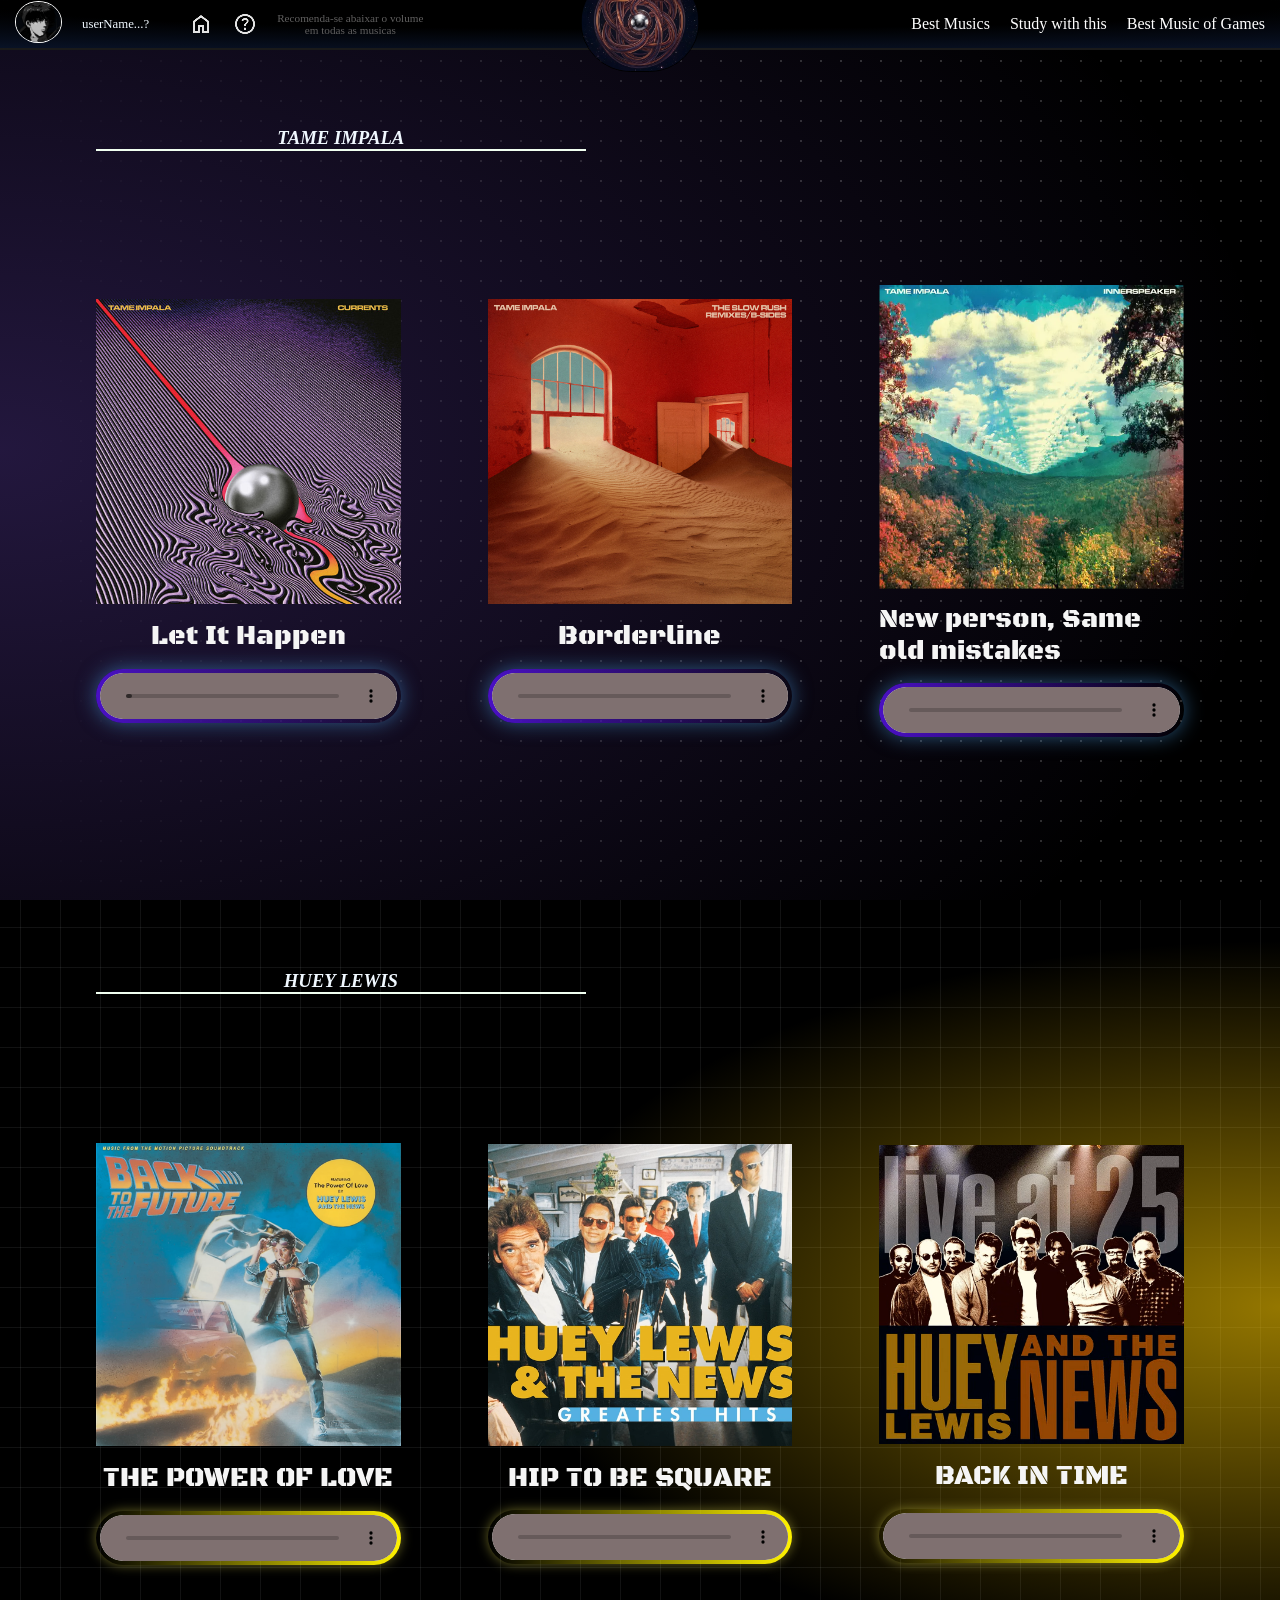
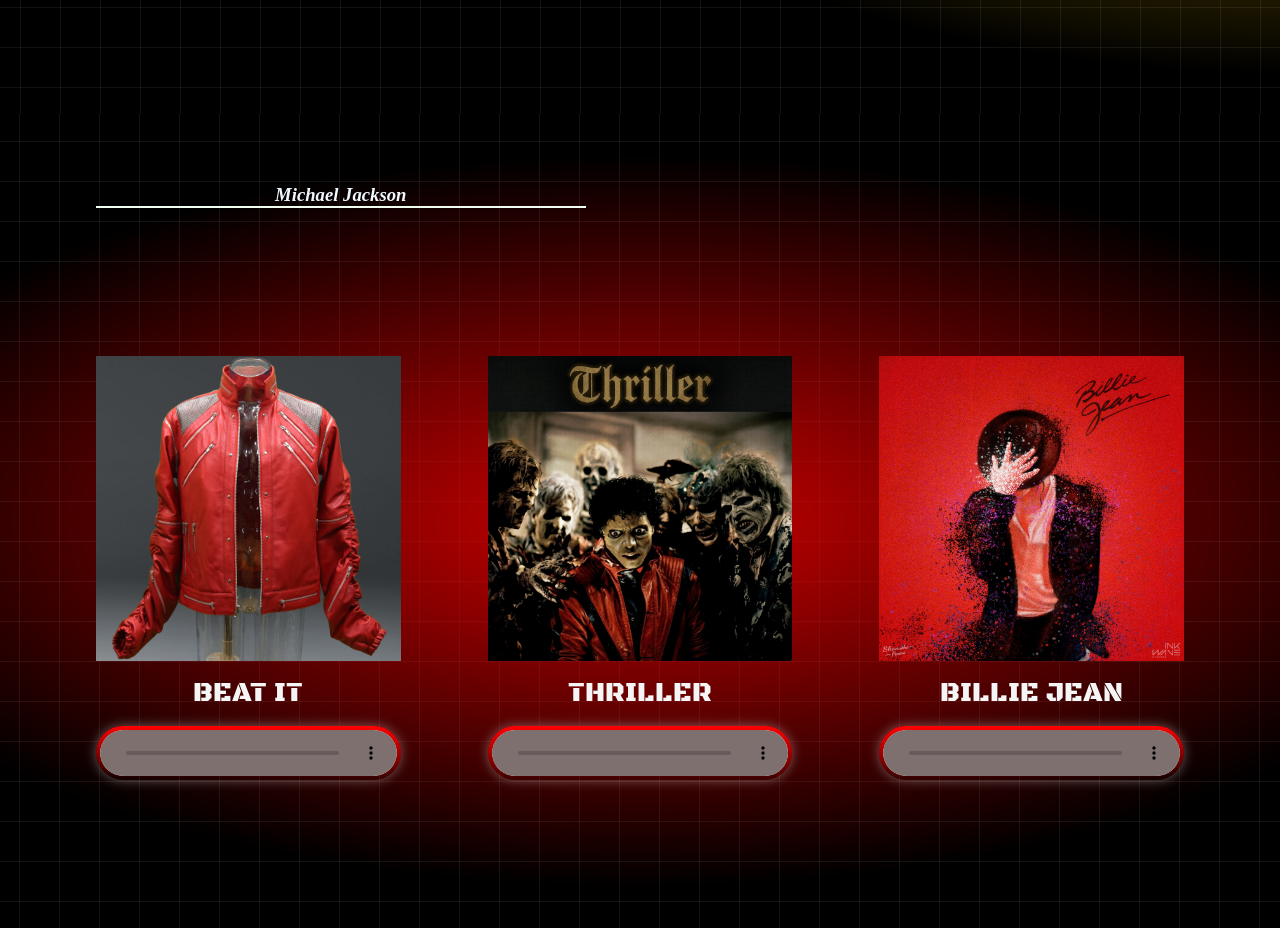
==== commit e45a2181: "Adição de responsividade nas seções das musicas" ====
--- a/index.html
+++ b/index.html
@@ -4,6 +4,9 @@
   <meta charset="UTF-8">
   <meta name="viewport" content="width=device-width, initial-scale=1.0">
   <link rel="stylesheet" href="home.css">
+  <link rel="preconnect" href="https://fonts.googleapis.com">
+  <link rel="preconnect" href="https://fonts.gstatic.com" crossorigin>
+  <link href="https://fonts.googleapis.com/css2?family=Alice&family=Black+Ops+One&display=swap" rel="stylesheet">
   <script defer src="script/script.js"></script>
   <title>MyFavoriteMusics</title>
 </head>
@@ -35,17 +38,17 @@
     <main>
       <article class="articleOne">
         <div id="backgroundHeader" >
-          <section class="containerTameImpala">
+          <section class="container">
           
             <h1 id="mainSingerName">TAME IMPALA</h1>
           
 
-              <div class="TameImpalaSection">
+              <div class="ShowMusicsSections">
 
                 <div class="letithappen">
                   
                   <img src="assets/LetItHappen.jpg" alt="" id="theSlowRushAlbum">
-                  <h1 id="musicTitle">Let It Happen</h1>
+                  <h1 class="musicTitle">Let It Happen</h1>
                   <audio src="assets/Music/LetItHappen.mp3" controls id="NewPersonAudio"></audio>
                   
                   
@@ -54,7 +57,7 @@
                 <div class="letithappen">
 
                   <img src="assets/slowRush.jpg" alt="" id="theSlowRushAlbum">
-                  <h1 id="musicTitle">Borderline</h1>
+                  <h1 class="musicTitle">Borderline</h1>
                   <audio src="assets/Music/Borderline.mp3" controls id="NewPersonAudio"></audio>
 
                 </div>
@@ -62,26 +65,27 @@
                 <div class="letithappen"> 
 
                   <img src="assets/InnerSpeaker_log.png" alt="" id="theSlowRushAlbum">
-                  <h1 id="musicTitle">New person, Same old mistakes</h1>
+                  <h1 class="musicTitle" style="font-size: clamp(1rem, 2vw, 2rem) !important;">New person, Same old mistakes</h1>
                   <audio src="assets/Music/NewPerson_SameOldMistakes.mp3" controls id="NewPersonAudio"></audio>
 
                 </div>
               </div>
             </section>
-            </div>      
+            </div>    
+              
 
        
           
           <div class="backgroundTwo">
-            <section id="sectionTwo">
+            <section class="container">
               <h1 id="mainSingerName" style="padding-top: 70px;"> HUEY LEWIS</h1>
   
-              <div class="HueyLewisSection">
+              <div class="ShowMusicsSections">
 
                 <div class="letithappen">
                   
                   <img src="assets/PowerOfLoveLogo.png" alt="" id="theSlowRushAlbum">
-                  <h1 id="musicTitle">THE POWER OF LOVE</h1>
+                  <h1 class="musicTitle">THE POWER OF LOVE</h1>
                   <audio src="assets/Music/ThePowerOfLove.mp3" controls id="HUEYLEWISAudio"></audio>
                   
                   
@@ -90,7 +94,7 @@
                 <div class="letithappen">
 
                   <img src="assets/HipToBeSquareLogo.png" alt="" id="theSlowRushAlbum">
-                  <h1 id="musicTitle">HIP TO BE SQUARE</h1>
+                  <h1 class="musicTitle">HIP TO BE SQUARE</h1>
                   <audio src="assets/Music/HipToBeSquare.mp3" controls id="HUEYLEWISAudio"></audio>
 
                 </div>
@@ -98,7 +102,7 @@
                 <div class="letithappen">
 
                   <img src="assets/BackInTimeLogo.png" alt="" id="theSlowRushAlbum">
-                  <h1 id="musicTitle">BACK IN TIME</h1>
+                  <h1 class="musicTitle">BACK IN TIME</h1>
                   <audio src="assets/Music/BackInTime.mp3" controls id="HUEYLEWISAudio"></audio>
 
                 </div>
@@ -106,17 +110,16 @@
           </section>
         </div>
         
-        <div class="backgroundThree">
+        <div class="backgroundThree"> 
+          <section class="container">
+              <h1 id="mainSingerName" style="padding-top: 70px;"> Michael Jackson</h1>
           
-          <section id="sectionThree">
-                          <h1 id="mainSingerName" style="padding-top: 70px;"> Michael Jackson</h1>
-          
-                <div class="HueyLewisSection">
+                <div class="ShowMusicsSections">
 
                   <div class="letithappen">
 
                     <img src="assets/Beat it img.jfif" alt="" id="theSlowRushAlbum">
-                    <h1 id="musicTitle">BEAT IT</h1>
+                    <h1 class="musicTitle">BEAT IT</h1>
                     <audio src="assets/Music/BeatItMichaelJackson.mp3" controls id="MichaelAudio"></audio>
 
 
@@ -125,7 +128,7 @@
                   <div class="letithappen">
 
                     <img src="assets/MJThriller.png" alt="" id="theSlowRushAlbum">
-                    <h1 id="musicTitle">THRILLER</h1>
+                    <h1 class="musicTitle">THRILLER</h1>
                     <audio src="assets/Music/ThrillerMJ.mp3" controls id="MichaelAudio"></audio>
 
                   </div>
@@ -133,7 +136,7 @@
                   <div class="letithappen">
 
                     <img src="assets/MJBillieJean.png" alt="" id="theSlowRushAlbum" style="width: 100%; height: rem;">
-                    <h1 id="musicTitle">BILLIE JEAN</h1>
+                    <h1 class="musicTitle">BILLIE JEAN</h1>
                     <audio src="assets/Music/BillieJeanMJ.mp3" controls id="MichaelAudio"></audio>
 
                   </div>
--- a/home.css
+++ b/home.css
@@ -263,21 +263,18 @@
     padding: 20px;
   }
 
-  .TameImpalaSection{
+  .ShowMusicsSections{
     flex-direction: column !important;
     
   }
 
-  .HueyLewisSection {
-    flex-direction: column !important;
-  }
 
   .LinksTitle {
     font-size: 0.45rem;
   }
 }  
 
-.containerTameImpala {
+.container {
   margin: 0 auto;
   width: 100%;
   max-width: 85%;
@@ -288,13 +285,9 @@
   text-align: center;
 }
 
-.sectionTwo {
-  margin: 0 auto;
-  width: 100%;
-  max-width: 1200px;
-}
-
-.TameImpalaSection {
+
+
+.ShowMusicsSections {
   display: flex;
   box-sizing: border-box;
   width: 100%;
@@ -311,23 +304,6 @@
   justify-content: center;
 }
 
-.HueyLewisSection {
-  display: flex;
-  box-sizing: border-box;
-  width: 100%;
-  max-width: 1700px;
-  min-height: 80vh;
-  flex: 3;
-  position: relative;
-  z-index: 1;
-  
-  gap: 8%;
-  margin: 0 auto;
-  
-  align-items: center;
-  justify-content: center;
-}
-
 
 #theSlowRushAlbum {
   position: relative;
@@ -359,12 +335,14 @@
   max-width: 45%;
 }
 
-#musicTitle {
+.musicTitle {
   color: whitesmoke;
   font-size: 1.7rem;
-  font-family: fantasy;
-  padding-top: 20px;
-  padding-bottom: 20px;
+  font-family: "Black Ops One", system-ui;
+  font-weight: 400;
+  font-style: normal;
+  padding-top: 5%;
+  padding-bottom: 5%;
 }
 
 #Recommendation {
